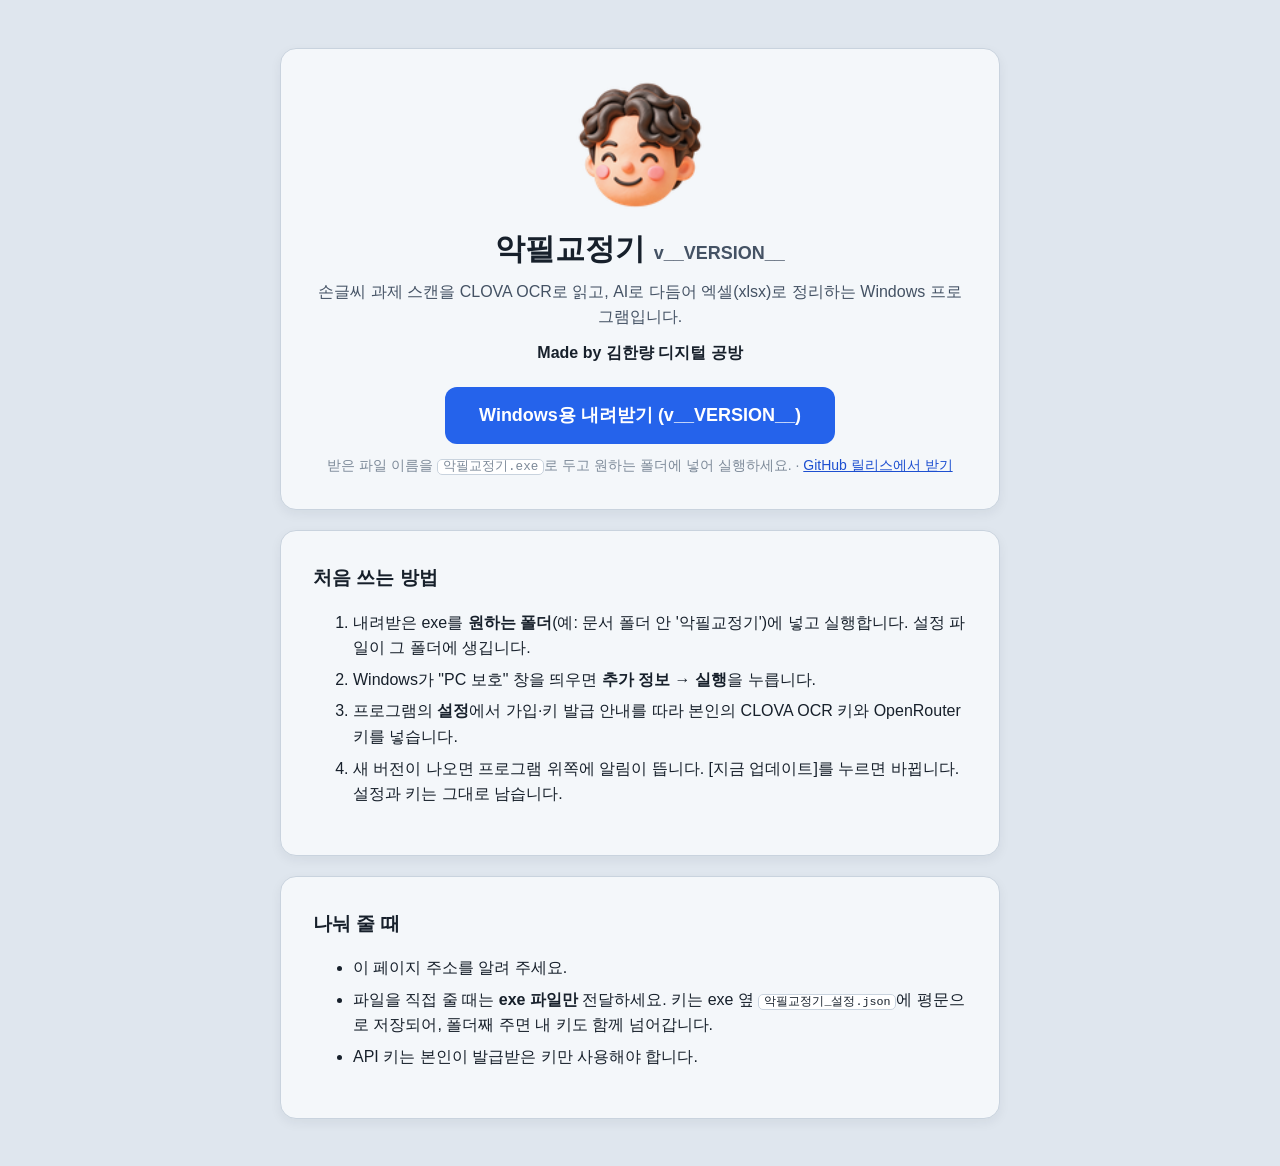
==== site/index.html @ 8dd06b94 "악필교정기 1.1.0: GitHub Pages 배포·자동 업데이트, 스캔 묶기 확인·원본 보기 - 배포: v 태그 빌드에 시험·버전 확인·exe 자체 시험·교체 시험 추가, gh-" ====
<!DOCTYPE html>
<html lang="ko">
<head>
<meta charset="UTF-8">
<meta name="viewport" content="width=device-width, initial-scale=1">
<title>악필교정기 내려받기</title>
<link rel="icon" href="face.png">
<style>
  :root { --bg: #dfe6ee; --card: #f4f7fa; --text: #17202b; --text-2: #445264; --muted: #7d8a99; --border: #c9d3de; --accent: #2563eb; --accent-hover: #1d4fd0; }
  * { box-sizing: border-box; }
  body { margin: 0; background: var(--bg); color: var(--text); line-height: 1.6;
    font-family: "Pretendard", "Malgun Gothic", "Apple SD Gothic Neo", -apple-system, "Segoe UI", sans-serif; }
  main { max-width: 760px; margin: 48px auto; padding: 0 20px; }
  .card { background: var(--card); border: 1px solid var(--border); border-radius: 16px; padding: 32px; margin-bottom: 20px; box-shadow: 0 4px 12px rgba(23, 32, 43, .06); }
  .hero { text-align: center; }
  .hero img { width: 128px; height: 128px; }
  h1 { margin: 8px 0 0; font-size: 30px; }
  h1 small { font-size: 18px; color: var(--text-2); font-weight: 700; }
  .tag { color: var(--text-2); margin: 6px 0 0; }
  .maker { font-weight: 700; margin-top: 10px; }
  .dl { display: inline-block; margin-top: 22px; padding: 14px 34px; border-radius: 12px; background: var(--accent); color: #fff; font-size: 18px; font-weight: 800; text-decoration: none; }
  .dl:hover { background: var(--accent-hover); }
  .sub { margin-top: 10px; font-size: 14px; color: var(--muted); }
  .sub a { color: var(--accent-hover); }
  h2 { font-size: 19px; margin: 0 0 12px; }
  li { margin-bottom: 6px; }
  .notes { white-space: pre-wrap; font-size: 14px; color: var(--text-2); background: #fff; border: 1px solid var(--border); border-radius: 10px; padding: 12px 14px; margin: 0; }
  code { background: #fff; border: 1px solid var(--border); border-radius: 5px; padding: 0 5px; font-size: .9em; }
</style>
</head>
<body>
<main>
  <section class="card hero">
    <img src="face.png" alt="">
    <h1>악필교정기 <small>v__VERSION__</small></h1>
    <p class="tag">손글씨 과제 스캔을 CLOVA OCR로 읽고, AI로 다듬어 엑셀(xlsx)로 정리하는 Windows 프로그램입니다.</p>
    <div class="maker">Made by 김한량 디지털 공방</div>
    <a class="dl" href="Akpil-__VERSION__.exe" download="악필교정기.exe">Windows용 내려받기 (v__VERSION__)</a>
    <div class="sub">받은 파일 이름을 <code>악필교정기.exe</code>로 두고 원하는 폴더에 넣어 실행하세요. · <a href="https://github.com/kkchori511/ncloud-pdf-ocr/releases/latest">GitHub 릴리스에서 받기</a></div>
  </section>

  <section class="card">
    <h2>처음 쓰는 방법</h2>
    <ol>
      <li>내려받은 exe를 <b>원하는 폴더</b>(예: 문서 폴더 안 '악필교정기')에 넣고 실행합니다. 설정 파일이 그 폴더에 생깁니다.</li>
      <li>Windows가 "PC 보호" 창을 띄우면 <b>추가 정보 → 실행</b>을 누릅니다.</li>
      <li>프로그램의 <b>설정</b>에서 가입·키 발급 안내를 따라 본인의 CLOVA OCR 키와 OpenRouter 키를 넣습니다.</li>
      <li>새 버전이 나오면 프로그램 위쪽에 알림이 뜹니다. [지금 업데이트]를 누르면 바뀝니다. 설정과 키는 그대로 남습니다.</li>
    </ol>
  </section>

  <section class="card">
    <h2>나눠 줄 때</h2>
    <ul>
      <li>이 페이지 주소를 알려 주세요.</li>
      <li>파일을 직접 줄 때는 <b>exe 파일만</b> 전달하세요. 키는 exe 옆 <code>악필교정기_설정.json</code>에 평문으로 저장되어, 폴더째 주면 내 키도 함께 넘어갑니다.</li>
      <li>API 키는 본인이 발급받은 키만 사용해야 합니다.</li>
    </ul>
  </section>

  <section class="card" id="notesCard" hidden>
    <h2>바뀐 내용</h2>
    <pre class="notes" id="notes"></pre>
  </section>
</main>
<script>
  // 최신 릴리스 노트(GitHub API). 못 읽으면 칸을 숨긴 채 둔다.
  fetch('https://api.github.com/repos/kkchori511/ncloud-pdf-ocr/releases/latest')
    .then((r) => (r.ok ? r.json() : null))
    .then((d) => {
      if (!d || !d.body) return;
      document.getElementById('notes').textContent = d.body.replace(/\r/g, '').trim();
      document.getElementById('notesCard').hidden = false;
    })
    .catch(() => {});
</script>
</body>
</html>
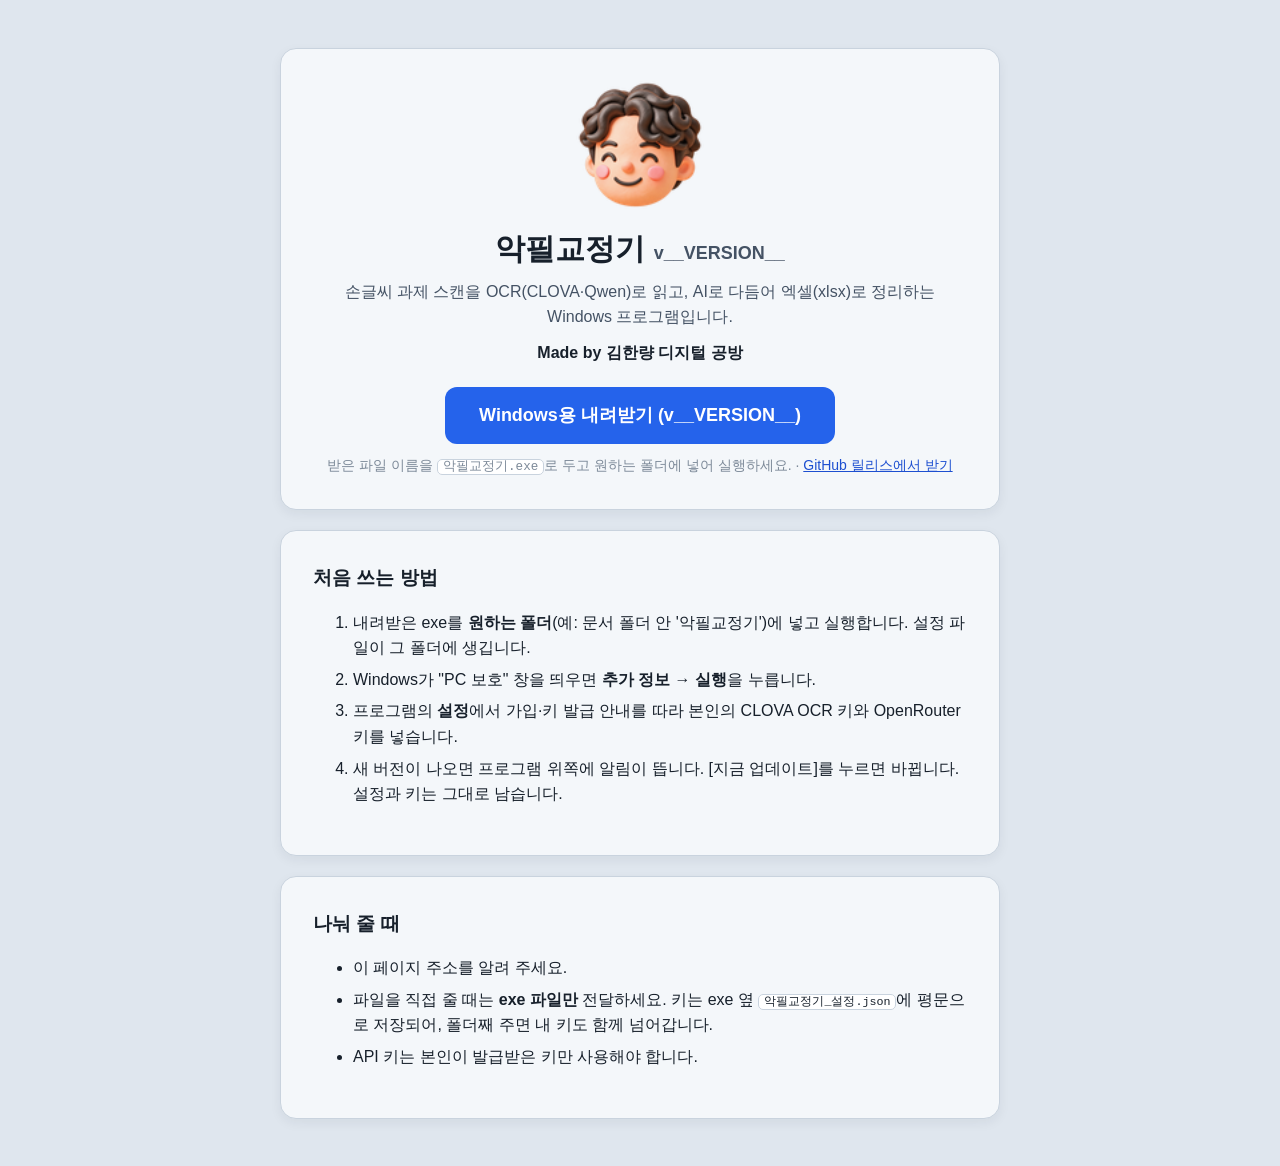
==== commit d30791be: "내려받기 페이지 소개: CLOVA·Qwen Co-Authored-By: Claude Opus 5.5 <noreply@anthropic.com>" ====
--- a/site/index.html
+++ b/site/index.html
@@ -24,7 +24,12 @@
   .sub a { color: var(--accent-hover); }
   h2 { font-size: 19px; margin: 0 0 12px; }
   li { margin-bottom: 6px; }
-  .notes { white-space: pre-wrap; font-size: 14px; color: var(--text-2); background: #fff; border: 1px solid var(--border); border-radius: 10px; padding: 12px 14px; margin: 0; }
+  .notes h3 { font-size: 16px; margin: 14px 0 6px; color: var(--text); }
+  .notes h3:first-child { margin-top: 0; }
+  .notes ul { margin: 0; padding-left: 20px; }
+  .notes p { margin: 6px 0; }
+  .notes a { color: var(--accent-hover); }
+  .notes { overflow-wrap: anywhere; font-size: 14px; font-family: inherit; line-height: 1.7; color: var(--text-2); background: #fff; border: 1px solid var(--border); border-radius: 10px; padding: 12px 14px; margin: 0; }
   code { background: #fff; border: 1px solid var(--border); border-radius: 5px; padding: 0 5px; font-size: .9em; }
 </style>
 </head>
@@ -33,7 +38,7 @@
   <section class="card hero">
     <img src="face.png" alt="">
     <h1>악필교정기 <small>v__VERSION__</small></h1>
-    <p class="tag">손글씨 과제 스캔을 CLOVA OCR로 읽고, AI로 다듬어 엑셀(xlsx)로 정리하는 Windows 프로그램입니다.</p>
+    <p class="tag">손글씨 과제 스캔을 OCR(CLOVA·Qwen)로 읽고, AI로 다듬어 엑셀(xlsx)로 정리하는 Windows 프로그램입니다.</p>
     <div class="maker">Made by 김한량 디지털 공방</div>
     <a class="dl" href="Akpil-__VERSION__.exe" download="악필교정기.exe">Windows용 내려받기 (v__VERSION__)</a>
     <div class="sub">받은 파일 이름을 <code>악필교정기.exe</code>로 두고 원하는 폴더에 넣어 실행하세요. · <a href="https://github.com/kkchori511/ncloud-pdf-ocr/releases/latest">GitHub 릴리스에서 받기</a></div>
@@ -60,16 +65,35 @@
 
   <section class="card" id="notesCard" hidden>
     <h2>바뀐 내용</h2>
-    <pre class="notes" id="notes"></pre>
+    <div class="notes" id="notes"></div>
   </section>
 </main>
 <script>
+  // 릴리스 노트의 간단한 마크다운(제목, 목록, 굵게, 주소)만 그린다. 글은 먼저 이스케이프한다.
+  function renderNotes(md) {
+    const esc = (t) => t.replace(/&/g, '&amp;').replace(/</g, '&lt;').replace(/>/g, '&gt;').replace(/"/g, '&quot;');
+    const inline = (t) => esc(t)
+      .replace(/\*\*(.+?)\*\*/g, '<b>$1</b>')
+      .replace(/(https:\/\/[^\s)<]+)/g, '<a href="$1">$1</a>');
+    let html = '', list = false;
+    for (const line of md.split('\n')) {
+      const h = line.match(/^#{1,6}\s+(.*)$/);
+      const li = line.match(/^\s*[-*]\s+(.*)$/);
+      if (!li && list) { html += '</ul>'; list = false; }
+      if (h) html += `<h3>${inline(h[1])}</h3>`;
+      else if (li) { if (!list) { html += '<ul>'; list = true; } html += `<li>${inline(li[1])}</li>`; }
+      else if (line.trim()) html += `<p>${inline(line)}</p>`;
+    }
+    return html + (list ? '</ul>' : '');
+  }
   // 최신 릴리스 노트(GitHub API). 못 읽으면 칸을 숨긴 채 둔다.
   fetch('https://api.github.com/repos/kkchori511/ncloud-pdf-ocr/releases/latest')
     .then((r) => (r.ok ? r.json() : null))
     .then((d) => {
       if (!d || !d.body) return;
-      document.getElementById('notes').textContent = d.body.replace(/\r/g, '').trim();
+      const body = d.body.replace(/\r/g, '').split('\n').filter((l) => !/^\*\*Full Changelog/.test(l)).join('\n').trim();
+      if (!body) return;
+      document.getElementById('notes').innerHTML = renderNotes(body);
       document.getElementById('notesCard').hidden = false;
     })
     .catch(() => {});
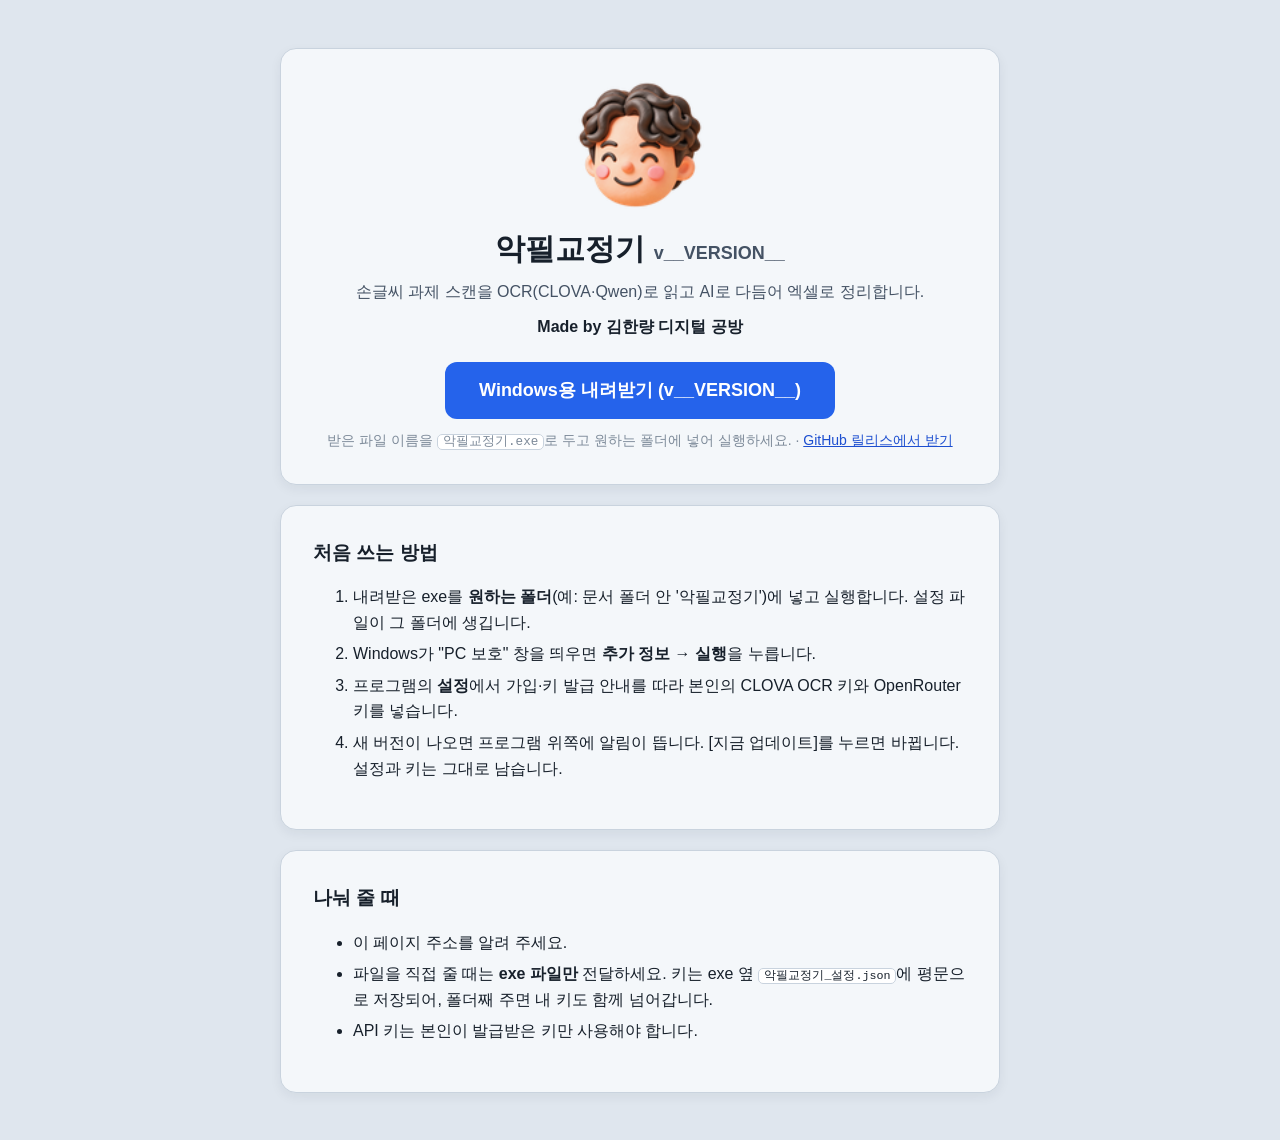
==== commit e80ae974: "내려받기 페이지 소개 문구를 한 줄로 줄이기 Co-Authored-By: Claude Opus 5.5 <noreply@anthropic.com>" ====
--- a/site/index.html
+++ b/site/index.html
@@ -38,7 +38,7 @@
   <section class="card hero">
     <img src="face.png" alt="">
     <h1>악필교정기 <small>v__VERSION__</small></h1>
-    <p class="tag">손글씨 과제 스캔을 OCR(CLOVA·Qwen)로 읽고, AI로 다듬어 엑셀(xlsx)로 정리하는 Windows 프로그램입니다.</p>
+    <p class="tag">손글씨 과제 스캔을 OCR(CLOVA·Qwen)로 읽고 AI로 다듬어 엑셀로 정리합니다.</p>
     <div class="maker">Made by 김한량 디지털 공방</div>
     <a class="dl" href="Akpil-__VERSION__.exe" download="악필교정기.exe">Windows용 내려받기 (v__VERSION__)</a>
     <div class="sub">받은 파일 이름을 <code>악필교정기.exe</code>로 두고 원하는 폴더에 넣어 실행하세요. · <a href="https://github.com/kkchori511/ncloud-pdf-ocr/releases/latest">GitHub 릴리스에서 받기</a></div>
